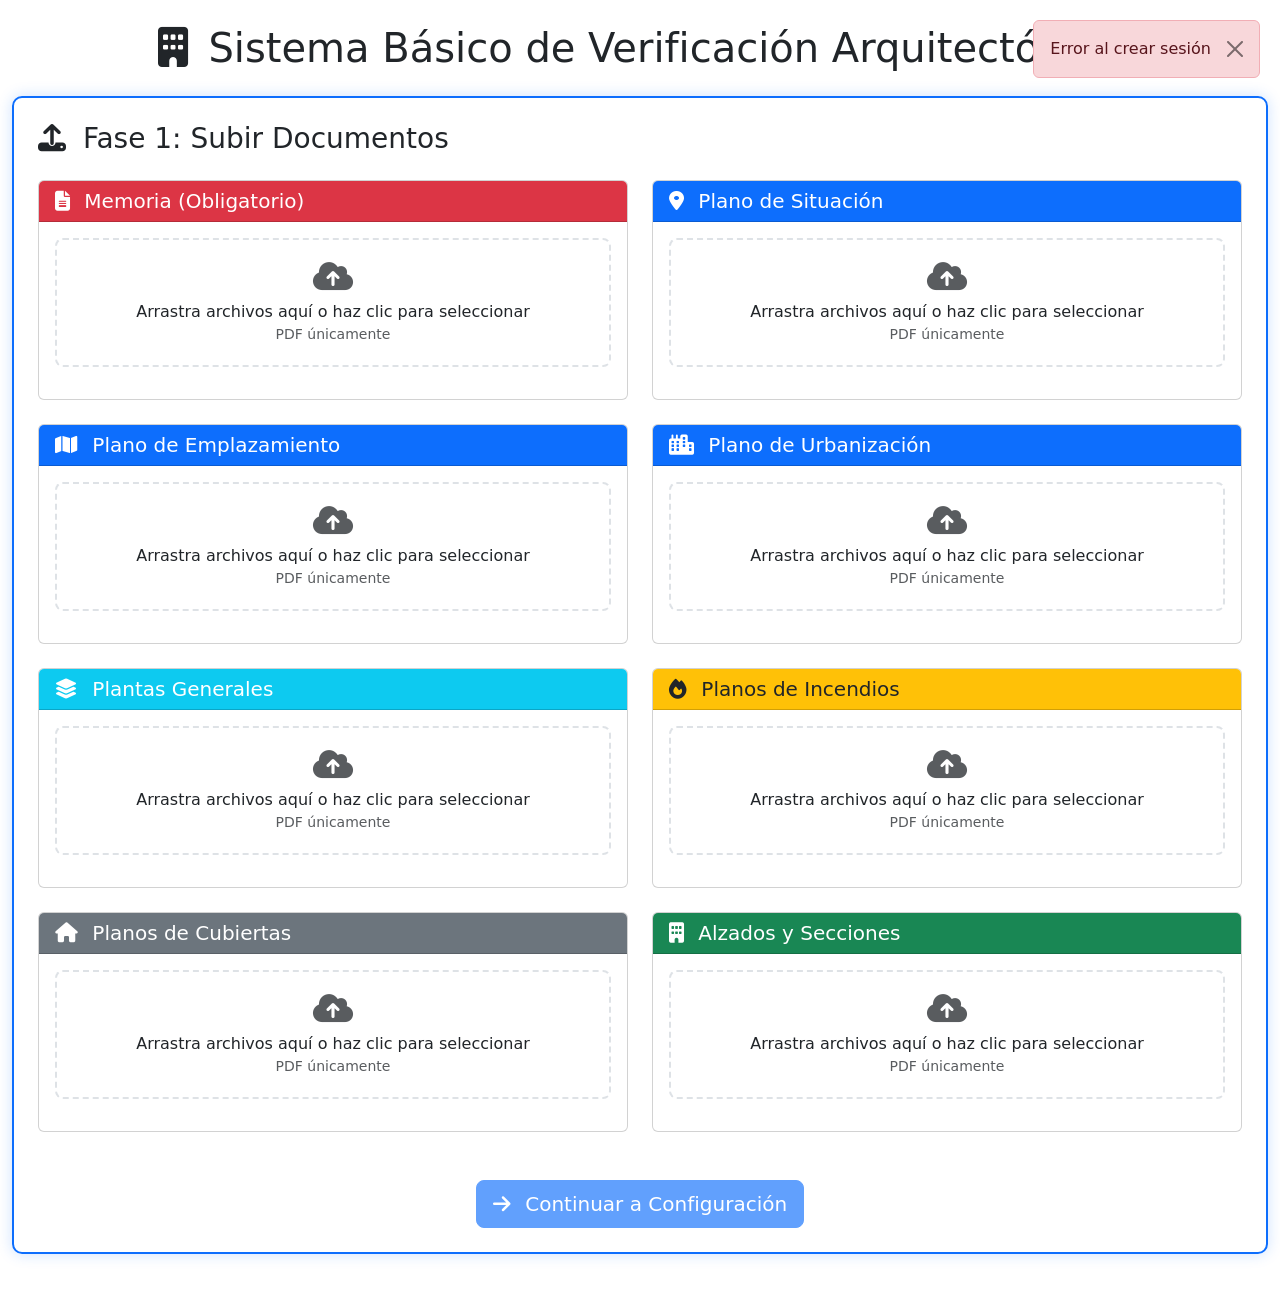
==== frontend/basico/index.html @ 46525e57 "Complete frontend and enhanced Fase 2 implementation MAJOR IMPROVEMENTS:  Frontend Completo: - Inter" ====
<!DOCTYPE html>
<html lang="es">
<head>
    <meta charset="UTF-8">
    <meta name="viewport" content="width=device-width, initial-scale=1.0">
    <title>Sistema Básico de Verificación Arquitectónica</title>
    <link href="https://cdn.jsdelivr.net/npm/bootstrap@5.3.0/dist/css/bootstrap.min.css" rel="stylesheet">
    <link href="https://cdnjs.cloudflare.com/ajax/libs/font-awesome/6.4.0/css/all.min.css" rel="stylesheet">
    <style>
        .phase-card {
            border: 2px solid #e9ecef;
            border-radius: 10px;
            transition: all 0.3s ease;
        }
        .phase-card.active {
            border-color: #0d6efd;
            box-shadow: 0 0 15px rgba(13, 110, 253, 0.2);
        }
        .file-upload-area {
            border: 2px dashed #dee2e6;
            border-radius: 8px;
            padding: 20px;
            text-align: center;
            transition: all 0.3s ease;
            min-height: 120px;
            display: flex;
            flex-direction: column;
            justify-content: center;
        }
        .file-upload-area:hover {
            border-color: #0d6efd;
            background-color: #f8f9fa;
        }
        .file-upload-area.dragover {
            border-color: #198754;
            background-color: #d1e7dd;
        }
        .uploaded-file {
            background-color: #e7f3ff;
            border: 1px solid #b3d7ff;
            border-radius: 5px;
            padding: 8px 12px;
            margin: 5px;
            display: inline-flex;
            align-items: center;
            gap: 8px;
        }
        .file-remove-btn {
            background: none;
            border: none;
            color: #dc3545;
            cursor: pointer;
            padding: 2px;
        }
        .normative-preview {
            background-color: #f8f9fa;
            border-radius: 8px;
            padding: 15px;
            margin: 10px 0;
        }
        .zone-grade-container {
            display: none;
        }
        .zone-grade-container.show {
            display: block;
        }
    </style>
</head>
<body>
    <div class="container-fluid py-4">
        <div class="row">
            <div class="col-12">
                <h1 class="text-center mb-4">
                    <i class="fas fa-building me-2"></i>
                    Sistema Básico de Verificación Arquitectónica
                </h1>
            </div>
        </div>

        <!-- Fase 1: Subir Documentos -->
        <div class="row mb-4">
            <div class="col-12">
                <div class="phase-card p-4 active" id="phase1">
                    <h2 class="h3 mb-4">
                        <i class="fas fa-upload me-2"></i>
                        Fase 1: Subir Documentos
                    </h2>
                    
                    <div class="row">
                        <!-- Memoria (Obligatorio) -->
                        <div class="col-md-6 mb-4">
                            <div class="card h-100">
                                <div class="card-header bg-danger text-white">
                                    <h5 class="mb-0">
                                        <i class="fas fa-file-alt me-2"></i>
                                        Memoria (Obligatorio)
                                    </h5>
                                </div>
                                <div class="card-body">
                                    <div class="file-upload-area" data-category="memoria">
                                        <i class="fas fa-cloud-upload-alt fa-2x text-muted mb-2"></i>
                                        <p class="mb-0">Arrastra archivos aquí o haz clic para seleccionar</p>
                                        <small class="text-muted">PDF únicamente</small>
                                        <input type="file" class="d-none" accept=".pdf" multiple>
                                    </div>
                                    <div class="uploaded-files mt-3"></div>
                                </div>
                            </div>
                        </div>

                        <!-- Plano de Situación -->
                        <div class="col-md-6 mb-4">
                            <div class="card h-100">
                                <div class="card-header bg-primary text-white">
                                    <h5 class="mb-0">
                                        <i class="fas fa-map-marker-alt me-2"></i>
                                        Plano de Situación
                                    </h5>
                                </div>
                                <div class="card-body">
                                    <div class="file-upload-area" data-category="situacion">
                                        <i class="fas fa-cloud-upload-alt fa-2x text-muted mb-2"></i>
                                        <p class="mb-0">Arrastra archivos aquí o haz clic para seleccionar</p>
                                        <small class="text-muted">PDF únicamente</small>
                                        <input type="file" class="d-none" accept=".pdf" multiple>
                                    </div>
                                    <div class="uploaded-files mt-3"></div>
                                </div>
                            </div>
                        </div>

                        <!-- Plano de Emplazamiento -->
                        <div class="col-md-6 mb-4">
                            <div class="card h-100">
                                <div class="card-header bg-primary text-white">
                                    <h5 class="mb-0">
                                        <i class="fas fa-map me-2"></i>
                                        Plano de Emplazamiento
                                    </h5>
                                </div>
                                <div class="card-body">
                                    <div class="file-upload-area" data-category="emplazamiento">
                                        <i class="fas fa-cloud-upload-alt fa-2x text-muted mb-2"></i>
                                        <p class="mb-0">Arrastra archivos aquí o haz clic para seleccionar</p>
                                        <small class="text-muted">PDF únicamente</small>
                                        <input type="file" class="d-none" accept=".pdf" multiple>
                                    </div>
                                    <div class="uploaded-files mt-3"></div>
                                </div>
                            </div>
                        </div>

                        <!-- Plano de Urbanización -->
                        <div class="col-md-6 mb-4">
                            <div class="card h-100">
                                <div class="card-header bg-primary text-white">
                                    <h5 class="mb-0">
                                        <i class="fas fa-city me-2"></i>
                                        Plano de Urbanización
                                    </h5>
                                </div>
                                <div class="card-body">
                                    <div class="file-upload-area" data-category="urbanizacion">
                                        <i class="fas fa-cloud-upload-alt fa-2x text-muted mb-2"></i>
                                        <p class="mb-0">Arrastra archivos aquí o haz clic para seleccionar</p>
                                        <small class="text-muted">PDF únicamente</small>
                                        <input type="file" class="d-none" accept=".pdf" multiple>
                                    </div>
                                    <div class="uploaded-files mt-3"></div>
                                </div>
                            </div>
                        </div>

                        <!-- Plantas Generales -->
                        <div class="col-md-6 mb-4">
                            <div class="card h-100">
                                <div class="card-header bg-info text-white">
                                    <h5 class="mb-0">
                                        <i class="fas fa-layer-group me-2"></i>
                                        Plantas Generales
                                    </h5>
                                </div>
                                <div class="card-body">
                                    <div class="file-upload-area" data-category="plantas">
                                        <i class="fas fa-cloud-upload-alt fa-2x text-muted mb-2"></i>
                                        <p class="mb-0">Arrastra archivos aquí o haz clic para seleccionar</p>
                                        <small class="text-muted">PDF únicamente</small>
                                        <input type="file" class="d-none" accept=".pdf" multiple>
                                    </div>
                                    <div class="uploaded-files mt-3"></div>
                                </div>
                            </div>
                        </div>

                        <!-- Planos de Incendios -->
                        <div class="col-md-6 mb-4">
                            <div class="card h-100">
                                <div class="card-header bg-warning text-dark">
                                    <h5 class="mb-0">
                                        <i class="fas fa-fire me-2"></i>
                                        Planos de Incendios
                                    </h5>
                                </div>
                                <div class="card-body">
                                    <div class="file-upload-area" data-category="incendios">
                                        <i class="fas fa-cloud-upload-alt fa-2x text-muted mb-2"></i>
                                        <p class="mb-0">Arrastra archivos aquí o haz clic para seleccionar</p>
                                        <small class="text-muted">PDF únicamente</small>
                                        <input type="file" class="d-none" accept=".pdf" multiple>
                                    </div>
                                    <div class="uploaded-files mt-3"></div>
                                </div>
                            </div>
                        </div>

                        <!-- Planos de Cubiertas -->
                        <div class="col-md-6 mb-4">
                            <div class="card h-100">
                                <div class="card-header bg-secondary text-white">
                                    <h5 class="mb-0">
                                        <i class="fas fa-home me-2"></i>
                                        Planos de Cubiertas
                                    </h5>
                                </div>
                                <div class="card-body">
                                    <div class="file-upload-area" data-category="cubiertas">
                                        <i class="fas fa-cloud-upload-alt fa-2x text-muted mb-2"></i>
                                        <p class="mb-0">Arrastra archivos aquí o haz clic para seleccionar</p>
                                        <small class="text-muted">PDF únicamente</small>
                                        <input type="file" class="d-none" accept=".pdf" multiple>
                                    </div>
                                    <div class="uploaded-files mt-3"></div>
                                </div>
                            </div>
                        </div>

                        <!-- Alzados y Secciones -->
                        <div class="col-md-6 mb-4">
                            <div class="card h-100">
                                <div class="card-header bg-success text-white">
                                    <h5 class="mb-0">
                                        <i class="fas fa-building me-2"></i>
                                        Alzados y Secciones
                                    </h5>
                                </div>
                                <div class="card-body">
                                    <div class="file-upload-area" data-category="alzados">
                                        <i class="fas fa-cloud-upload-alt fa-2x text-muted mb-2"></i>
                                        <p class="mb-0">Arrastra archivos aquí o haz clic para seleccionar</p>
                                        <small class="text-muted">PDF únicamente</small>
                                        <input type="file" class="d-none" accept=".pdf" multiple>
                                    </div>
                                    <div class="uploaded-files mt-3"></div>
                                </div>
                            </div>
                        </div>
                    </div>

                    <div class="text-center mt-4">
                        <button class="btn btn-primary btn-lg" id="continueToConfig" disabled>
                            <i class="fas fa-arrow-right me-2"></i>
                            Continuar a Configuración
                        </button>
                    </div>
                </div>
            </div>
        </div>

        <!-- Fase 2: Configurar Proyecto -->
        <div class="row mb-4" style="display: none;" id="phase2Container">
            <div class="col-12">
                <div class="phase-card p-4" id="phase2">
                    <h2 class="h3 mb-4">
                        <i class="fas fa-cogs me-2"></i>
                        Fase 2: Configurar Proyecto
                    </h2>

                    <div class="row">
                        <!-- Uso Principal -->
                        <div class="col-md-4 mb-3">
                            <label for="usoSelect" class="form-label">
                                <strong>Uso Principal:</strong>
                            </label>
                            <select class="form-select" id="usoSelect" required>
                                <option value="">Seleccionar uso...</option>
                                <option value="residencial">Residencial</option>
                                <option value="industrial">Industrial</option>
                                <option value="garaje-aparcamiento">Garaje/Aparcamiento</option>
                                <option value="servicios_terciarios">Servicios Terciarios</option>
                                <option value="dotacional_zona_verde">Dotacional - Zona Verde</option>
                                <option value="dotacional_deportivo">Dotacional - Deportivo</option>
                                <option value="dotacional_equipamiento">Dotacional - Equipamiento</option>
                                <option value="dotacional_servicios_publicos">Dotacional - Servicios Públicos</option>
                                <option value="dotacional_administracion_publica">Dotacional - Administración Pública</option>
                                <option value="dotacional_infraestructural">Dotacional - Infraestructural</option>
                                <option value="dotacional_via_publica">Dotacional - Vía Pública</option>
                                <option value="dotacional_transporte">Dotacional - Transporte</option>
                            </select>
                        </div>

                        <!-- Norma Zonal -->
                        <div class="col-md-4 mb-3">
                            <label for="zonaSelect" class="form-label">
                                <strong>Norma Zonal:</strong>
                            </label>
                            <select class="form-select" id="zonaSelect" required>
                                <option value="">Seleccionar zona...</option>
                                <option value="nz1">NZ1</option>
                                <option value="nz2">NZ2</option>
                                <option value="nz3">NZ3</option>
                                <option value="nz4">NZ4</option>
                                <option value="nz5">NZ5</option>
                                <option value="nz6">NZ6</option>
                                <option value="nz7">NZ7</option>
                                <option value="nz8">NZ8</option>
                                <option value="nz9">NZ9</option>
                            </select>
                        </div>

                        <!-- Grado -->
                        <div class="col-md-4 mb-3">
                            <label for="gradoSelect" class="form-label">
                                <strong>Grado (opcional):</strong>
                            </label>
                            <select class="form-select" id="gradoSelect">
                                <option value="">Seleccionar grado...</option>
                                <!-- Se llenarán dinámicamente según la zona -->
                            </select>
                        </div>
                    </div>

                    <!-- Vista previa de normativas -->
                    <div class="normative-preview" id="normativePreview" style="display: none;">
                        <h5><i class="fas fa-eye me-2"></i>Normativas Aplicables:</h5>
                        <div id="normativeList"></div>
                    </div>

                    <div class="text-center mt-4">
                        <button class="btn btn-success btn-lg" id="saveConfig" disabled>
                            <i class="fas fa-save me-2"></i>
                            Guardar Configuración
                        </button>
                    </div>
                </div>
            </div>
        </div>

        <!-- Fase 3: Análisis y Verificación -->
        <div class="row mb-4" style="display: none;" id="phase3Container">
            <div class="col-12">
                <div class="phase-card p-4" id="phase3">
                    <h2 class="h3 mb-4">
                        <i class="fas fa-search me-2"></i>
                        Fase 3: Análisis y Verificación
                    </h2>

                    <div class="alert alert-info">
                        <h5>Configuración completada. El análisis se implementará en la Fase 2 del desarrollo.</h5>
                        <div id="sessionInfo">
                            <!-- Se llenará con información de la sesión -->
                        </div>
                    </div>

                    <div class="text-center">
                        <button class="btn btn-primary" onclick="location.reload()">
                            <i class="fas fa-redo me-2"></i>
                            Nuevo Análisis
                        </button>
                    </div>
                </div>
            </div>
        </div>
    </div>

    <!-- Bootstrap JS -->
    <script src="https://cdn.jsdelivr.net/npm/bootstrap@5.3.0/dist/js/bootstrap.bundle.min.js"></script>
    
    <!-- JavaScript personalizado -->
    <script src="basico-app.js"></script>
</body>
</html>
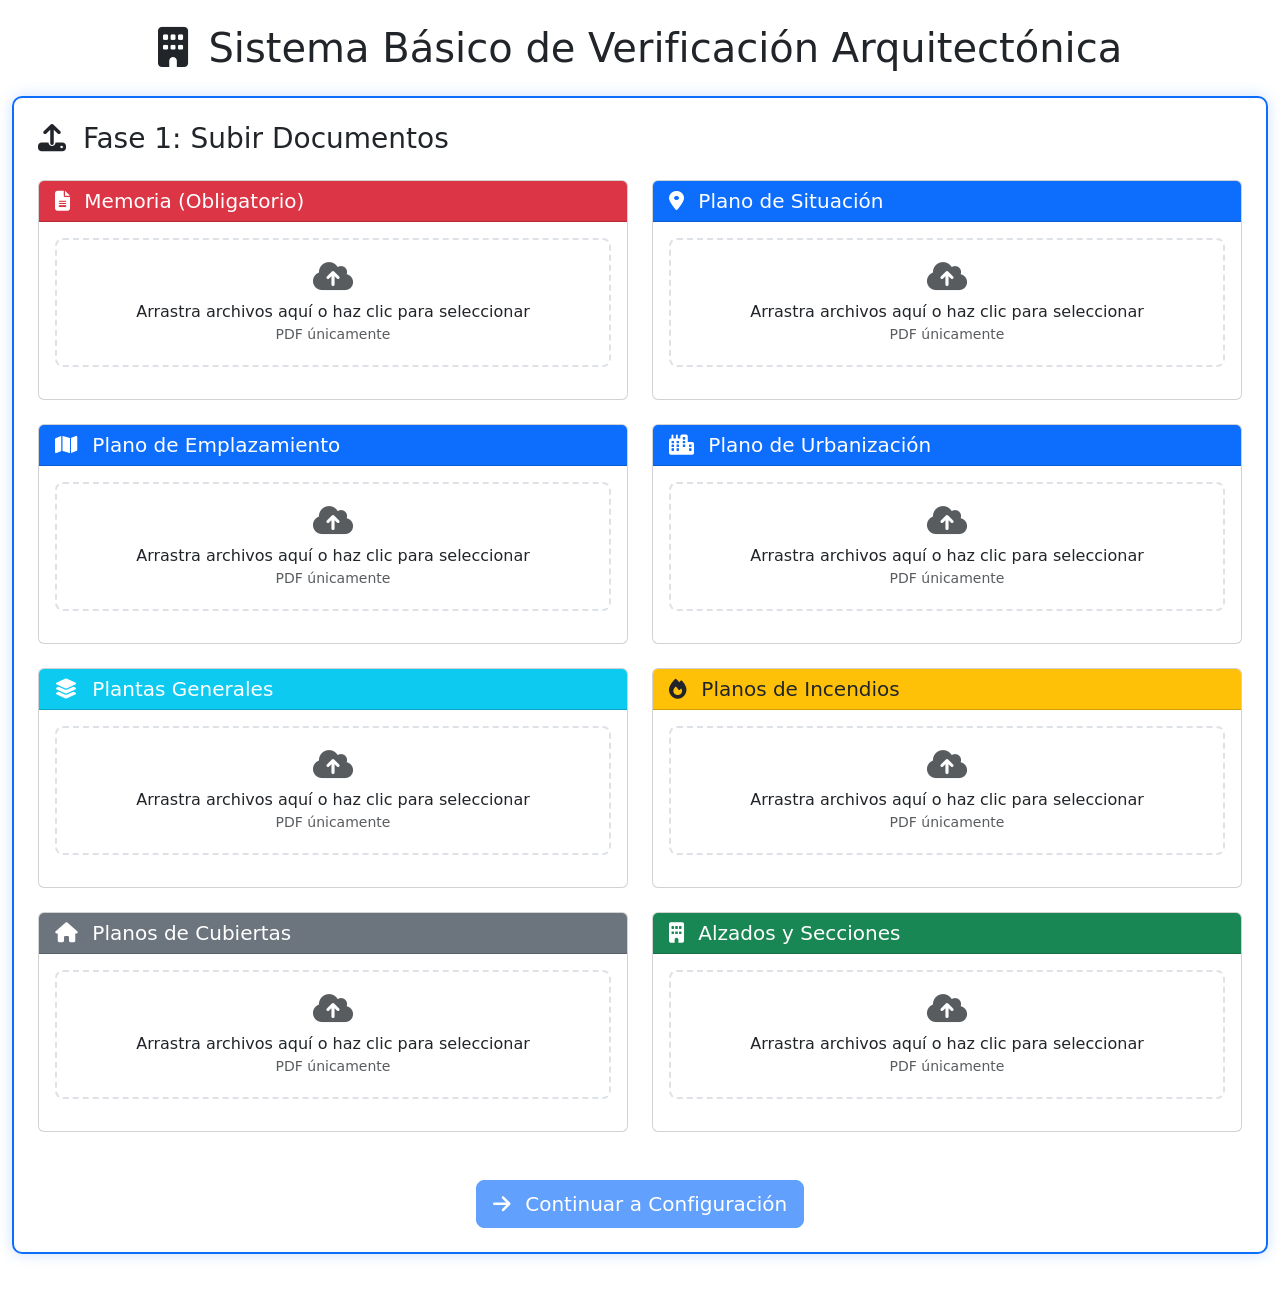
==== commit 1a234ec4: "🚀 Simplificar flujo a análisis completo de una vez ✅ MEJORAS IMPLEMENTADAS: - Un solo botón 'Iniciar" ====
--- a/frontend/basico/index.html
+++ b/frontend/basico/index.html
@@ -336,32 +336,32 @@
                     </div>
 
                     <div class="text-center mt-4">
-                        <button class="btn btn-success btn-lg" id="saveConfig" disabled>
-                            <i class="fas fa-save me-2"></i>
-                            Guardar Configuración
+                        <button class="btn btn-primary btn-lg" id="startCompleteAnalysis" disabled>
+                            <i class="fas fa-play me-2"></i>
+                            Iniciar Análisis Completo
                         </button>
+                        <p class="text-muted mt-2 mb-0">
+                            <small>Este proceso analizará documentación, memoria y verificará normativas aplicables</small>
+                        </p>
                     </div>
                 </div>
             </div>
         </div>
 
-        <!-- Fase 3: Análisis y Verificación -->
+        <!-- Resultados del Análisis -->
         <div class="row mb-4" style="display: none;" id="phase3Container">
             <div class="col-12">
                 <div class="phase-card p-4" id="phase3">
                     <h2 class="h3 mb-4">
-                        <i class="fas fa-search me-2"></i>
-                        Fase 3: Análisis y Verificación
+                        <i class="fas fa-clipboard-check me-2"></i>
+                        Resultados del Análisis
                     </h2>
 
-                    <div class="alert alert-info">
-                        <h5>Configuración completada. El análisis se implementará en la Fase 2 del desarrollo.</h5>
-                        <div id="sessionInfo">
-                            <!-- Se llenará con información de la sesión -->
-                        </div>
-                    </div>
-
-                    <div class="text-center">
+                    <div id="resultsContainer">
+                        <!-- Los resultados se mostrarán aquí -->
+                    </div>
+
+                    <div class="text-center mt-4">
                         <button class="btn btn-primary" onclick="location.reload()">
                             <i class="fas fa-redo me-2"></i>
                             Nuevo Análisis
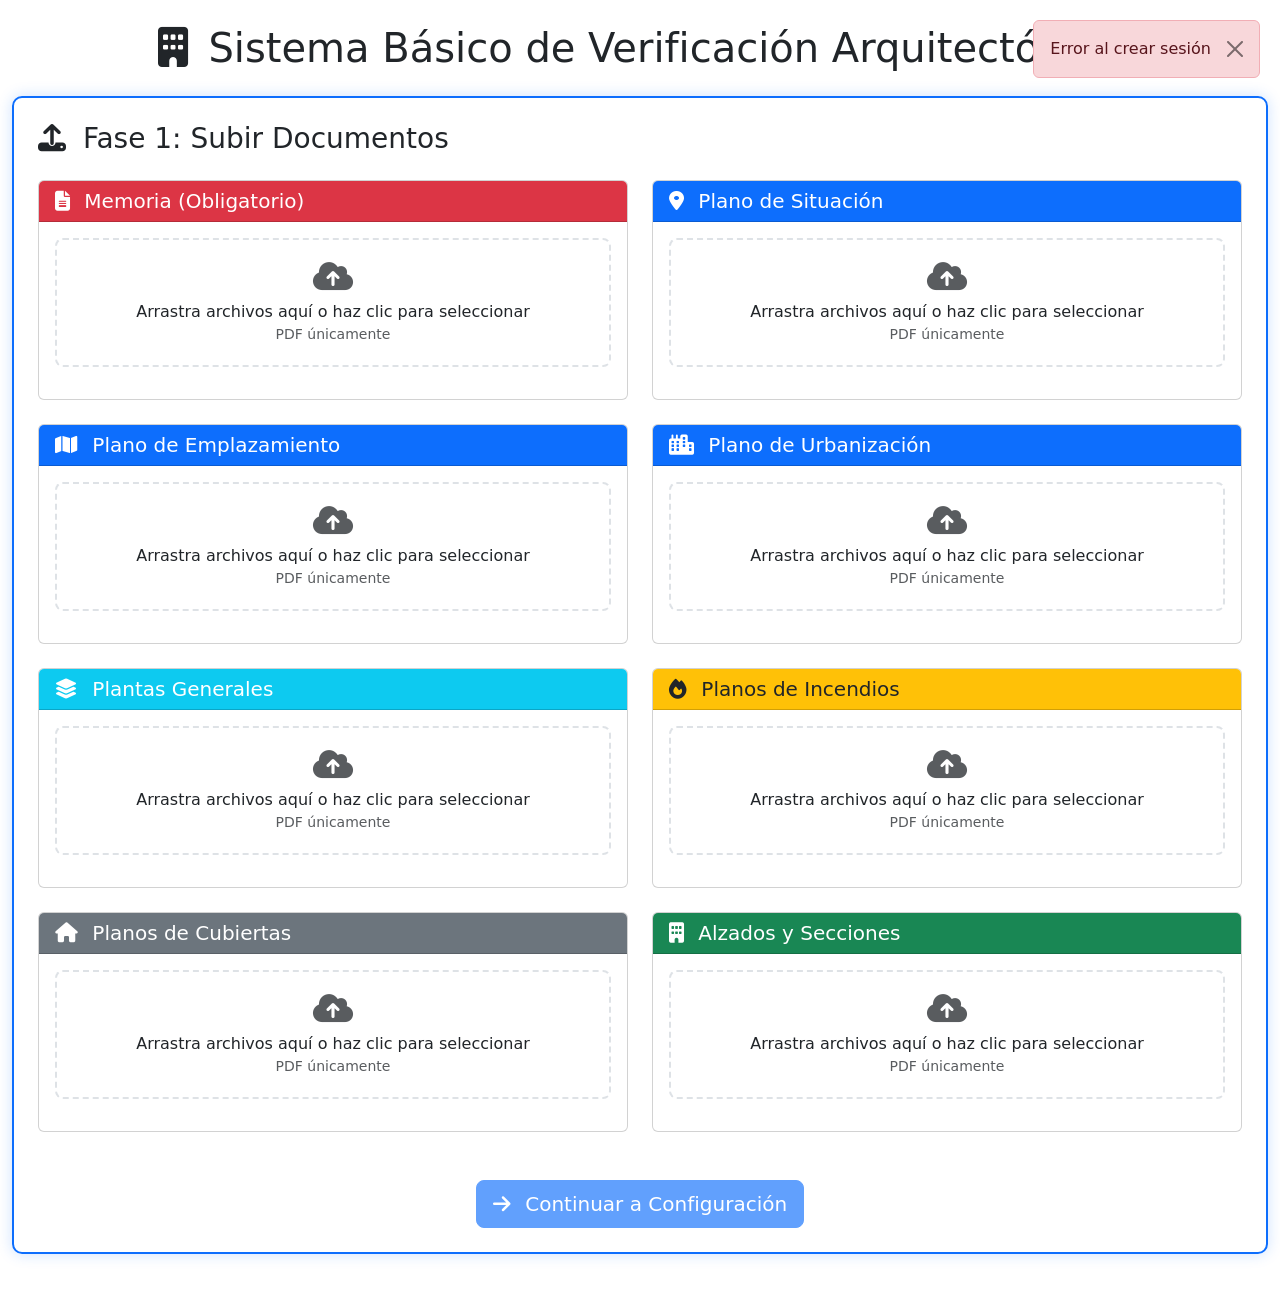
==== commit 10c8434f: "🔧 Arreglar frontend y mejorar resultados ✅ CORRECCIONES FRONTEND: - Arreglada inicialización de la a" ====
--- a/frontend/basico/index.html
+++ b/frontend/basico/index.html
@@ -377,5 +377,17 @@
     
     <!-- JavaScript personalizado -->
     <script src="basico-app.js"></script>
+    <script>
+        // Inicializar la aplicación cuando el DOM esté listo
+        document.addEventListener('DOMContentLoaded', function() {
+            console.log('🚀 Inicializando aplicación Básico...');
+            try {
+                window.app = new BasicoApp();
+                console.log('✅ Aplicación inicializada correctamente');
+            } catch (error) {
+                console.error('❌ Error al inicializar aplicación:', error);
+            }
+        });
+    </script>
 </body>
 </html>
